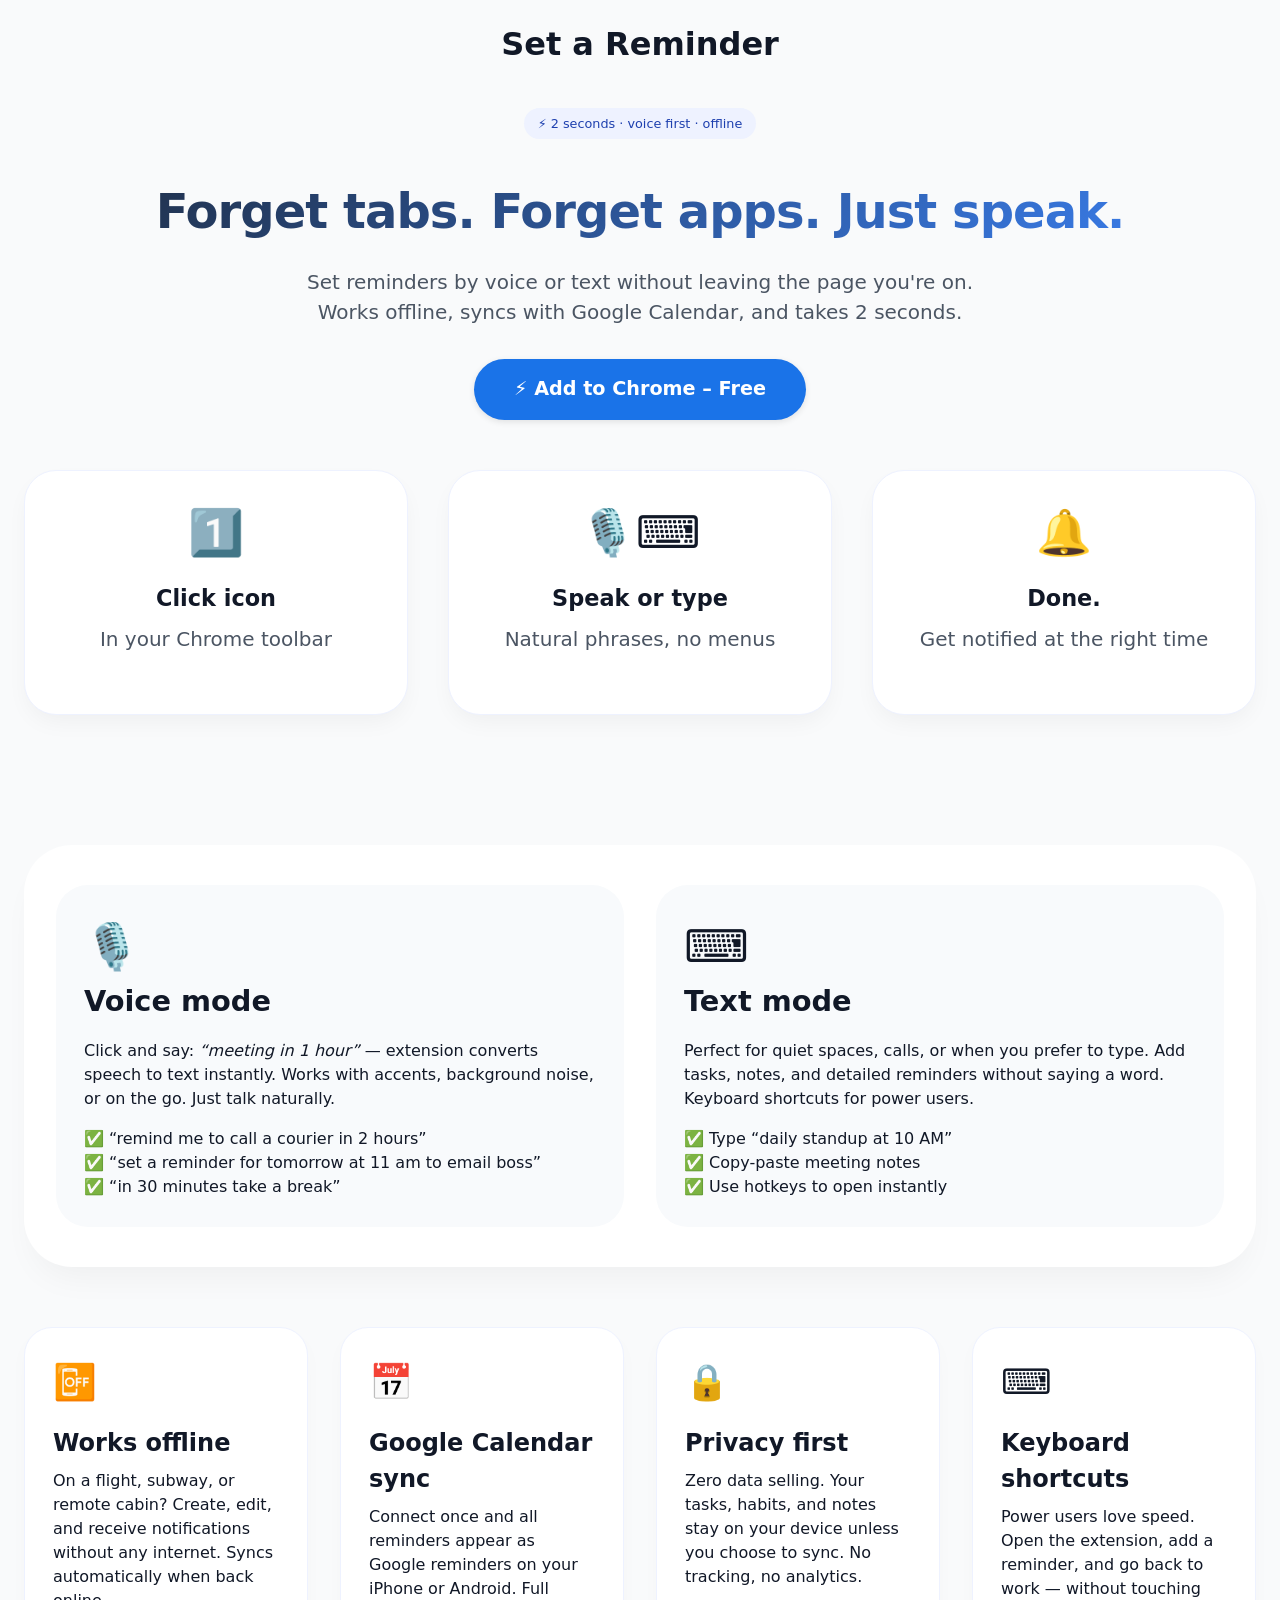
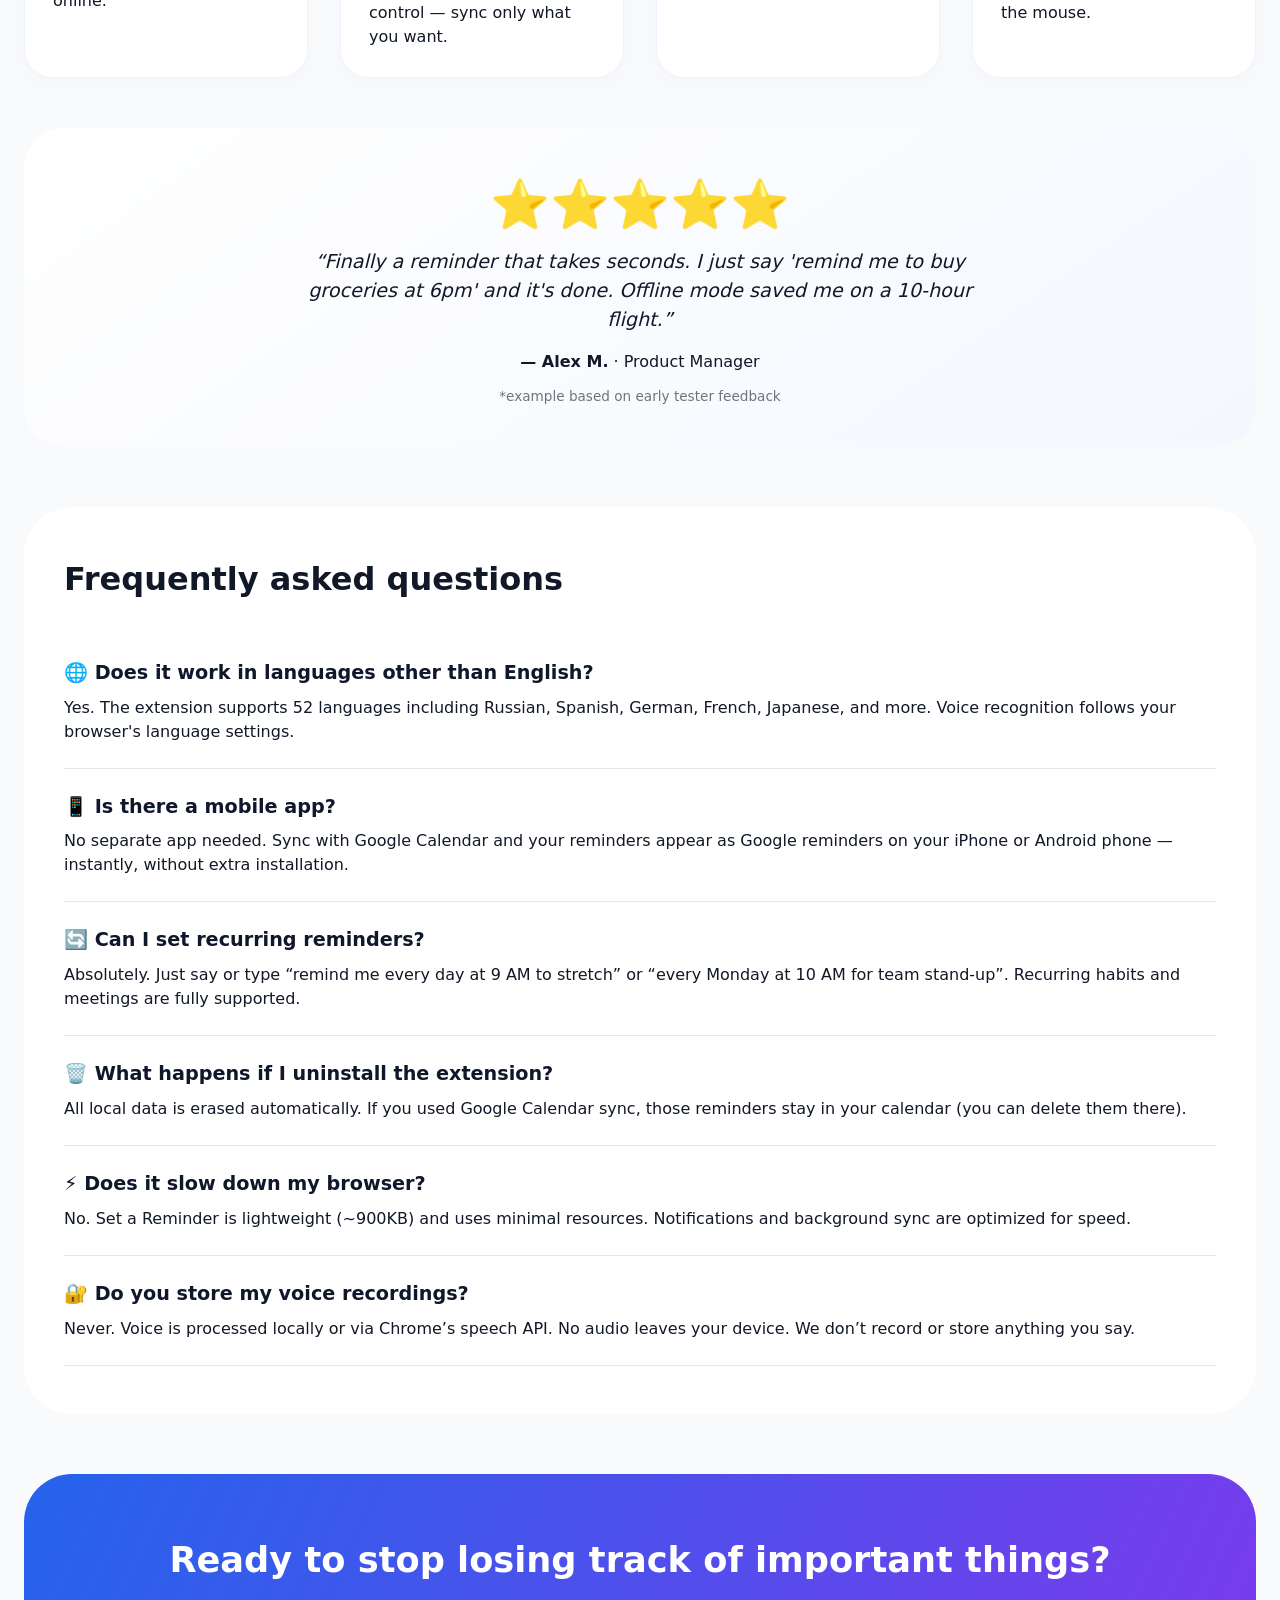
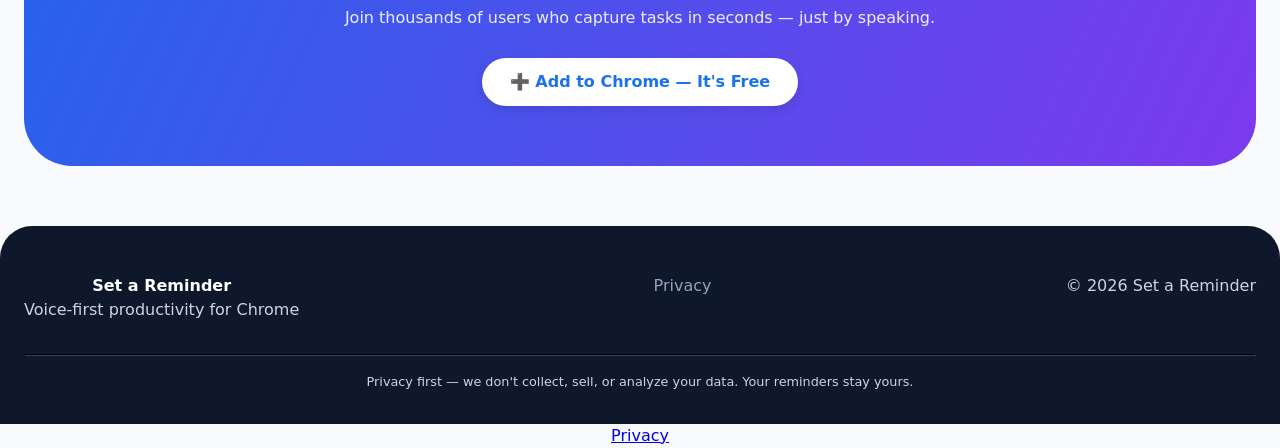
==== index-en.html @ 81f17075 "Update index-en.html" ====
<!doctype html>
<html lang="en">
<head>
    <meta charset="UTF-8">
    <meta name="viewport" content="width=device-width, user-scalable=no, initial-scale=1.0, maximum-scale=1.0, minimum-scale=1.0">
    <style>
        body{
            text-align: center;
        }
        main{
            text-align: left;
            /*white-space: pre-line;*/
        }
        .images{
            display: flex;
            flex-wrap: wrap;
            justify-content: center;
            margin: 10px;
            gap: 15px;
        }
        .images img{
            flex: 0 1 47%;
            min-width: 600px;
        }
        nav{
            font-size: 16px;
        }

        h1{
            padding-top: 20px;
        }

         * {
      margin: 0;
      padding: 0;
      box-sizing: border-box;
    }

    body {
      font-family: system-ui, -apple-system, 'Segoe UI', Roboto, 'Helvetica Neue', sans-serif;
      background: #f9fafb;
      color: #111827;
      line-height: 1.5;
      scroll-behavior: smooth;
    }

    .container {
      max-width: 1280px;
      margin: 0 auto;
      padding: 0 24px;
    }

    /* header */
    .header {
      background: white;
      border-bottom: 1px solid #e5e7eb;
      position: sticky;
      top: 0;
      z-index: 50;
      backdrop-filter: blur(8px);
      background: rgba(255,255,255,0.92);
    }
    .header-inner {
      display: flex;
      align-items: center;
      justify-content: space-between;
      padding: 16px 0;
      flex-wrap: wrap;
      gap: 16px;
    }
    .logo {
      display: flex;
      align-items: center;
      gap: 10px;
      font-size: 1.5rem;
      font-weight: 700;
    }
    .logo span {
      background: linear-gradient(135deg, #3b82f6, #8b5cf6);
      -webkit-background-clip: text;
      background-clip: text;
      color: transparent;
    }
    .btn-chrome {
      background: #1a73e8;
      color: white;
      border: none;
      padding: 12px 28px;
      border-radius: 40px;
      font-weight: 600;
      font-size: 1rem;
      cursor: pointer;
      transition: all 0.2s ease;
      box-shadow: 0 2px 6px rgba(0,0,0,0.1);
      text-decoration: none;
      display: inline-flex;
      align-items: center;
      gap: 8px;
    }
    .btn-chrome:hover {
      background: #0d5cbd;
      transform: scale(1.02);
      box-shadow: 0 8px 20px rgba(26,115,232,0.3);
    }
    .btn-large {
      padding: 16px 40px;
      font-size: 1.2rem;
    }
    .hero {
      padding: 40px 0 30px;
      text-align: center;
    }
    .hero h1 {
      font-size: 3rem;
      font-weight: 800;
      letter-spacing: -0.02em;
      background: linear-gradient(135deg, #1e293b, #3b82f6);
      background-clip: text;
      -webkit-background-clip: text;
      color: transparent;
      margin-bottom: 20px;
    }
    .hero p {
      font-size: 1.25rem;
      color: #4b5563;
      max-width: 700px;
      margin: 0 auto 32px;
    }
    .steps {
      display: flex;
      flex-wrap: wrap;
      justify-content: center;
      gap: 40px;
      margin: 50px 0 40px;
    }
    .step-card {
      background: white;
      border-radius: 32px;
      padding: 28px 20px;
      text-align: center;
      flex: 1;
      min-width: 180px;
      box-shadow: 0 10px 25px -5px rgba(0,0,0,0.05);
      border: 1px solid #eef2ff;
    }
    .step-icon {
      font-size: 2.8rem;
      margin-bottom: 16px;
    }
    .step-card h3 {
      font-size: 1.4rem;
      margin-bottom: 8px;
    }
    .two-columns {
      display: flex;
      flex-wrap: wrap;
      gap: 32px;
      margin: 60px 0;
      background: white;
      border-radius: 48px;
      padding: 40px 32px;
      box-shadow: 0 20px 35px -12px rgba(0,0,0,0.05);
    }
    .mode {
      flex: 1;
      background: #f8fafc;
      border-radius: 32px;
      padding: 28px;
      transition: all 0.2s;
    }
    .mode h3 {
      font-size: 1.8rem;
      margin-bottom: 16px;
    }
    .feature-grid {
      display: grid;
      grid-template-columns: repeat(auto-fit, minmax(260px, 1fr));
      gap: 32px;
      margin: 30px 0;
    }
    .feature {
      background: white;
      border-radius: 28px;
      padding: 28px;
      box-shadow: 0 8px 20px rgba(0,0,0,0.02);
      border: 1px solid #eef2ff;
    }
    .feature h3 {
      font-size: 1.5rem;
      margin: 16px 0 8px;
    }
    .testimonial {
      background: linear-gradient(145deg, #ffffff, #f5f7fe);
      border-radius: 40px;
      padding: 40px 32px;
      margin: 50px 0;
      text-align: center;
    }
    .faq {
      background: white;
      border-radius: 48px;
      padding: 48px 40px;
      margin: 60px 0;
    }
    .faq-item {
      border-bottom: 1px solid #e2e8f0;
      padding: 24px 0;
    }
    .faq-question {
      font-weight: 700;
      font-size: 1.2rem;
      margin-bottom: 8px;
      color: #0f172a;
    }
    .footer {
      background: #0f172a;
      color: #cbd5e1;
      padding: 48px 0 32px;
      margin-top: 60px;
      border-radius: 32px 32px 0 0;
    }
    .footer a {
      color: #94a3b8;
      text-decoration: none;
    }
    .cta-section {
      background: linear-gradient(115deg, #2563eb, #7c3aed);
      border-radius: 48px;
      padding: 60px 32px;
      text-align: center;
      color: white;
      margin: 40px 0 20px;
    }
    .cta-section h2 {
      font-size: 2.2rem;
      margin-bottom: 20px;
    }
    @media (max-width: 700px) {
      .hero h1 { font-size: 2.2rem; }
      .container { padding: 0 20px; }
      .step-card { min-width: 140px; }
    }
    .badge {
      display: inline-block;
      background: #eef2ff;
      color: #1e40af;
      border-radius: 40px;
      padding: 6px 14px;
      font-size: 0.8rem;
      font-weight: 500;
      margin-bottom: 16px;
    }

    </style>

    <title>Set a Reminder – Voice & Text Reminders for Chrome</title>
  <meta name="description" content="Add reminders by voice or text directly in your browser. Works offline, syncs with Google Calendar, and respects your privacy. The fastest reminder extension for Chrome.">
  <meta name="keywords" content="voice reminder, text reminder, chrome extension, google calendar sync, offline reminders, task manager, productivity tool">
  <meta name="author" content="Set a Reminder">
  <meta property="og:title" content="Set a Reminder – Voice & Text Reminders for Chrome">
  <meta property="og:description" content="The fastest way to capture tasks by voice or text. Offline-ready, privacy-first, and syncs with Google Calendar.">
  <meta property="og:type" content="website">
  <meta property="og:image" content="https://scorpin46.github.io/set-a-reminder.github.io/banner.png">
  <meta name="twitter:card" content="summary_large_image">
  
    <link rel="icon" type="image/png" href="favicon.svg">
</head>
<body>
    <h1>Set a Reminder</h1>
    <main>
  <div class="container">
    <!-- Hero -->
    <section class="hero">
      <div class="badge">⚡ 2 seconds · voice first · offline</div>
      <h1>Forget tabs. Forget apps. Just speak.</h1>
      <p>Set reminders by voice or text without leaving the page you're on. Works offline, syncs with Google Calendar, and takes 2 seconds.</p>
      <a href="https://chromewebstore.google.com/detail/set-a-reminder/okbopdkididkejgihepekdmohfomnnhc" class="btn-chrome btn-large">
        ⚡ Add to Chrome – Free
      </a>
      <div class="steps">
        <div class="step-card"><div class="step-icon">1️⃣</div><h3>Click icon</h3><p>In your Chrome toolbar</p></div>
        <div class="step-card"><div class="step-icon">🎙️⌨️</div><h3>Speak or type</h3><p>Natural phrases, no menus</p></div>
        <div class="step-card"><div class="step-icon">🔔</div><h3>Done.</h3><p>Get notified at the right time</p></div>
      </div>
    </section>

    <!-- Two modes -->
    <section class="two-columns">
      <div class="mode">
        <div style="font-size: 2.8rem;">🎙️</div>
        <h3>Voice mode</h3>
        <p>Click and say: <em>“meeting in 1 hour”</em> — extension converts speech to text instantly. Works with accents, background noise, or on the go. Just talk naturally.</p>
        <ul style="margin-top: 16px; list-style: none; padding-left: 0;">
          <li>✅ “remind me to call a courier in 2 hours”</li>
          <li>✅ “set a reminder for tomorrow at 11 am to email boss”</li>
          <li>✅ “in 30 minutes take a break”</li>
        </ul>
      </div>
      <div class="mode">
        <div style="font-size: 2.8rem;">⌨️</div>
        <h3>Text mode</h3>
        <p>Perfect for quiet spaces, calls, or when you prefer to type. Add tasks, notes, and detailed reminders without saying a word. Keyboard shortcuts for power users.</p>
        <ul style="margin-top: 16px; list-style: none; padding-left: 0;">
          <li>✅ Type “daily standup at 10 AM”</li>
          <li>✅ Copy-paste meeting notes</li>
          <li>✅ Use hotkeys to open instantly</li>
        </ul>
      </div>
    </section>

    <!-- 4 core features grid -->
    <div class="feature-grid">
      <div class="feature"><div style="font-size: 2.2rem;">📴</div><h3>Works offline</h3><p>On a flight, subway, or remote cabin? Create, edit, and receive notifications without any internet. Syncs automatically when back online.</p></div>
      <div class="feature"><div style="font-size: 2.2rem;">📅</div><h3>Google Calendar sync</h3><p>Connect once and all reminders appear as Google reminders on your iPhone or Android. Full control — sync only what you want.</p></div>
      <div class="feature"><div style="font-size: 2.2rem;">🔒</div><h3>Privacy first</h3><p>Zero data selling. Your tasks, habits, and notes stay on your device unless you choose to sync. No tracking, no analytics.</p></div>
      <div class="feature"><div style="font-size: 2.2rem;">⌨️</div><h3>Keyboard shortcuts</h3><p>Power users love speed. Open the extension, add a reminder, and go back to work — without touching the mouse.</p></div>
    </div>

    <!-- Testimonial (example placeholder) -->
    <div class="testimonial">
      <div style="font-size: 3rem; margin-bottom: 8px;">⭐⭐⭐⭐⭐</div>
      <p style="font-size: 1.2rem; max-width: 700px; margin: 0 auto 16px;"><em>“Finally a reminder that takes seconds. I just say 'remind me to buy groceries at 6pm' and it's done. Offline mode saved me on a 10-hour flight.”</em></p>
      <p><strong>— Alex M.</strong> · Product Manager</p>
      <p style="font-size: 0.85rem; color: #6c757d; margin-top: 12px;">*example based on early tester feedback</p>
    </div>

    <!-- FAQ section unique content -->
    <div class="faq">
      <h2 style="font-size: 2rem; margin-bottom: 32px;">Frequently asked questions</h2>
      <div class="faq-item"><div class="faq-question">🌐 Does it work in languages other than English?</div><p>Yes. The extension supports 52 languages including Russian, Spanish, German, French, Japanese, and more. Voice recognition follows your browser's language settings.</p></div>
      <div class="faq-item"><div class="faq-question">📱 Is there a mobile app?</div><p>No separate app needed. Sync with Google Calendar and your reminders appear as Google reminders on your iPhone or Android phone — instantly, without extra installation.</p></div>
      <div class="faq-item"><div class="faq-question">🔄 Can I set recurring reminders?</div><p>Absolutely. Just say or type “remind me every day at 9 AM to stretch” or “every Monday at 10 AM for team stand-up”. Recurring habits and meetings are fully supported.</p></div>
      <div class="faq-item"><div class="faq-question">🗑️ What happens if I uninstall the extension?</div><p>All local data is erased automatically. If you used Google Calendar sync, those reminders stay in your calendar (you can delete them there).</p></div>
      <div class="faq-item"><div class="faq-question">⚡ Does it slow down my browser?</div><p>No. Set a Reminder is lightweight (~900KB) and uses minimal resources. Notifications and background sync are optimized for speed.</p></div>
      <div class="faq-item"><div class="faq-question">🔐 Do you store my voice recordings?</div><p>Never. Voice is processed locally or via Chrome’s speech API. No audio leaves your device. We don’t record or store anything you say.</p></div>
    </div>

    <!-- CTA Section before footer -->
    <div class="cta-section">
      <h2>Ready to stop losing track of important things?</h2>
      <p style="margin-bottom: 28px; opacity: 0.9;">Join thousands of users who capture tasks in seconds — just by speaking.</p>
      <a href="https://chromewebstore.google.com/detail/set-a-reminder/okbopdkididkejgihepekdmohfomnnhc" class="btn-chrome" style="background: white; color: #1a73e8; box-shadow: 0 4px 12px rgba(0,0,0,0.1);">➕ Add to Chrome — It's Free</a>
    </div>
  </div>
</main>

<footer class="footer">
  <div class="container">
    <div style="display: flex; flex-wrap: wrap; justify-content: space-between; gap: 30px;">
      <div><strong style="color: white;">Set a Reminder</strong><br>Voice-first productivity for Chrome</div>
      <div><a href="privacy.html">Privacy</a></div>
      <div><span>© 2026 Set a Reminder</span></div>
    </div>
    <hr style="margin: 32px 0 16px; border-color: #334155;">
    <p style="font-size: 0.8rem; text-align: center;">Privacy first — we don't collect, sell, or analyze your data. Your reminders stay yours.</p>
  </div>
</footer>
    <a href="privacy.html">Privacy</a>
</body>
</html>
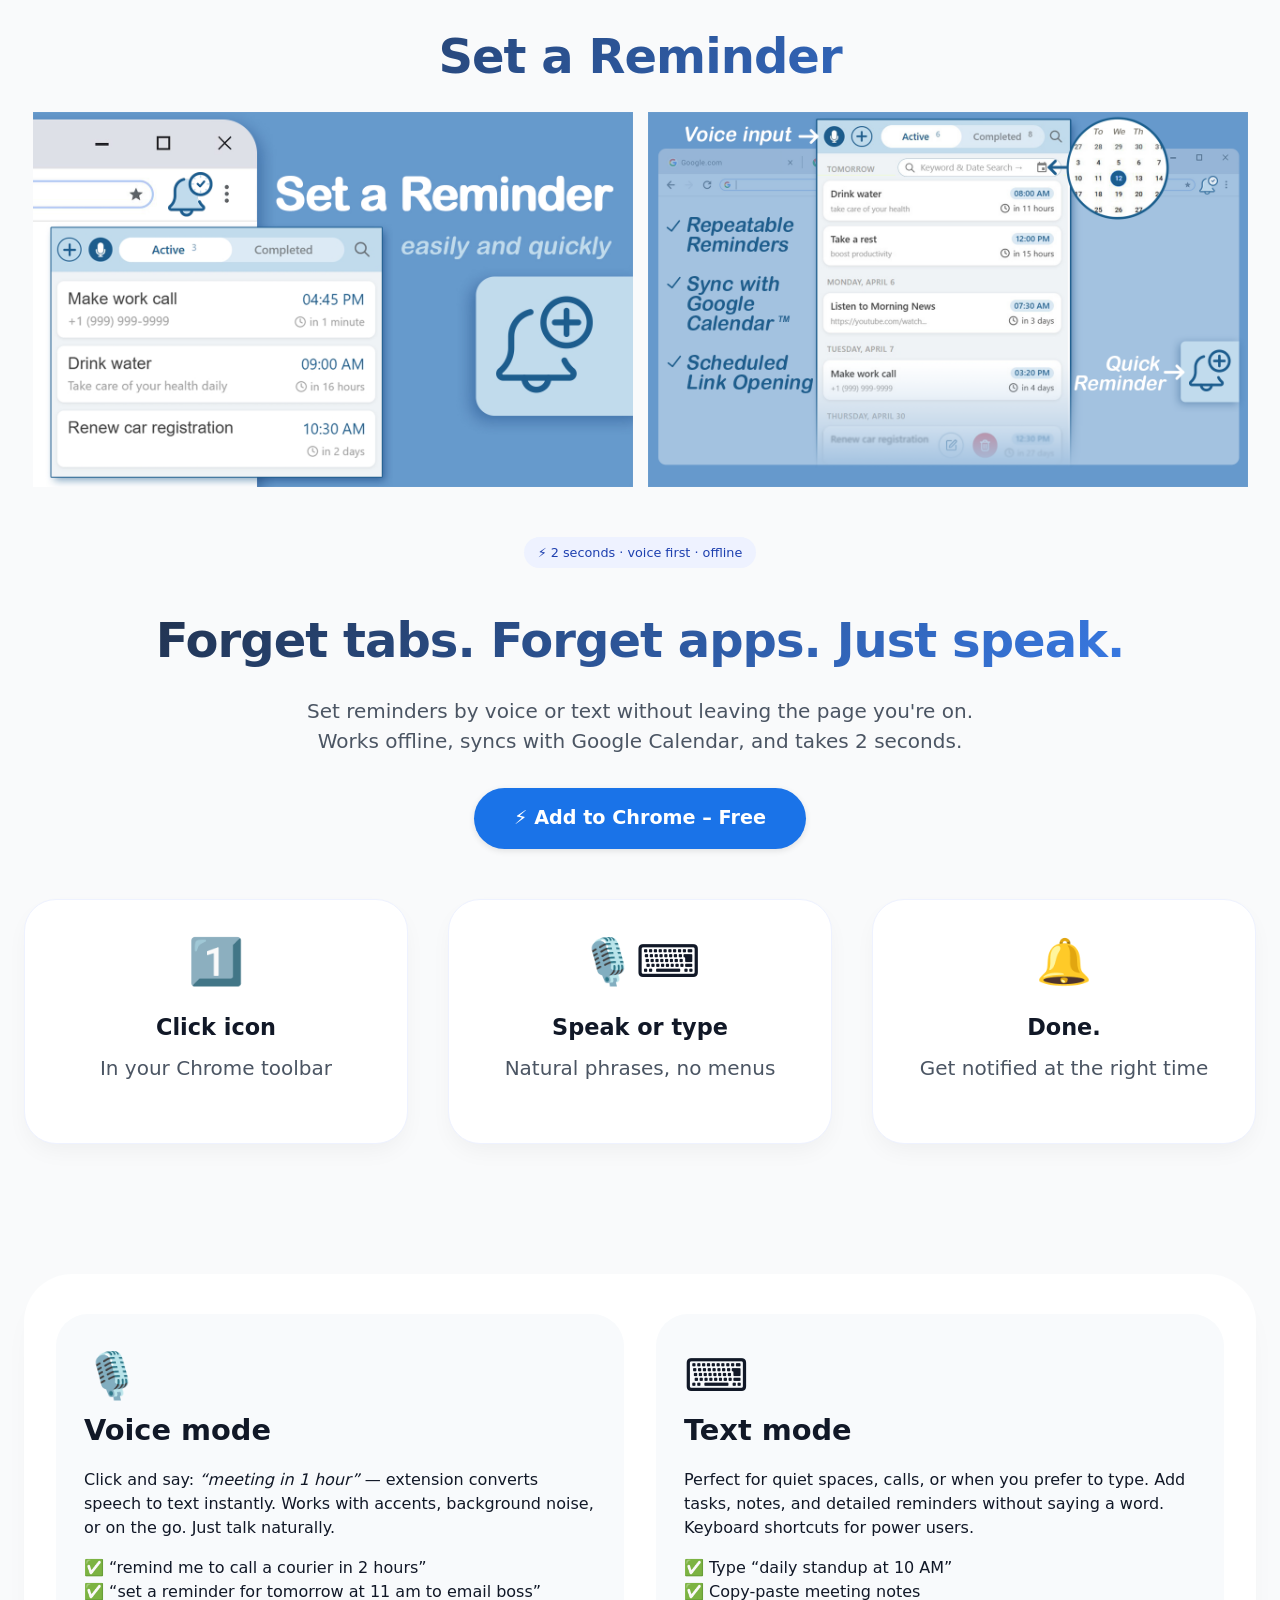
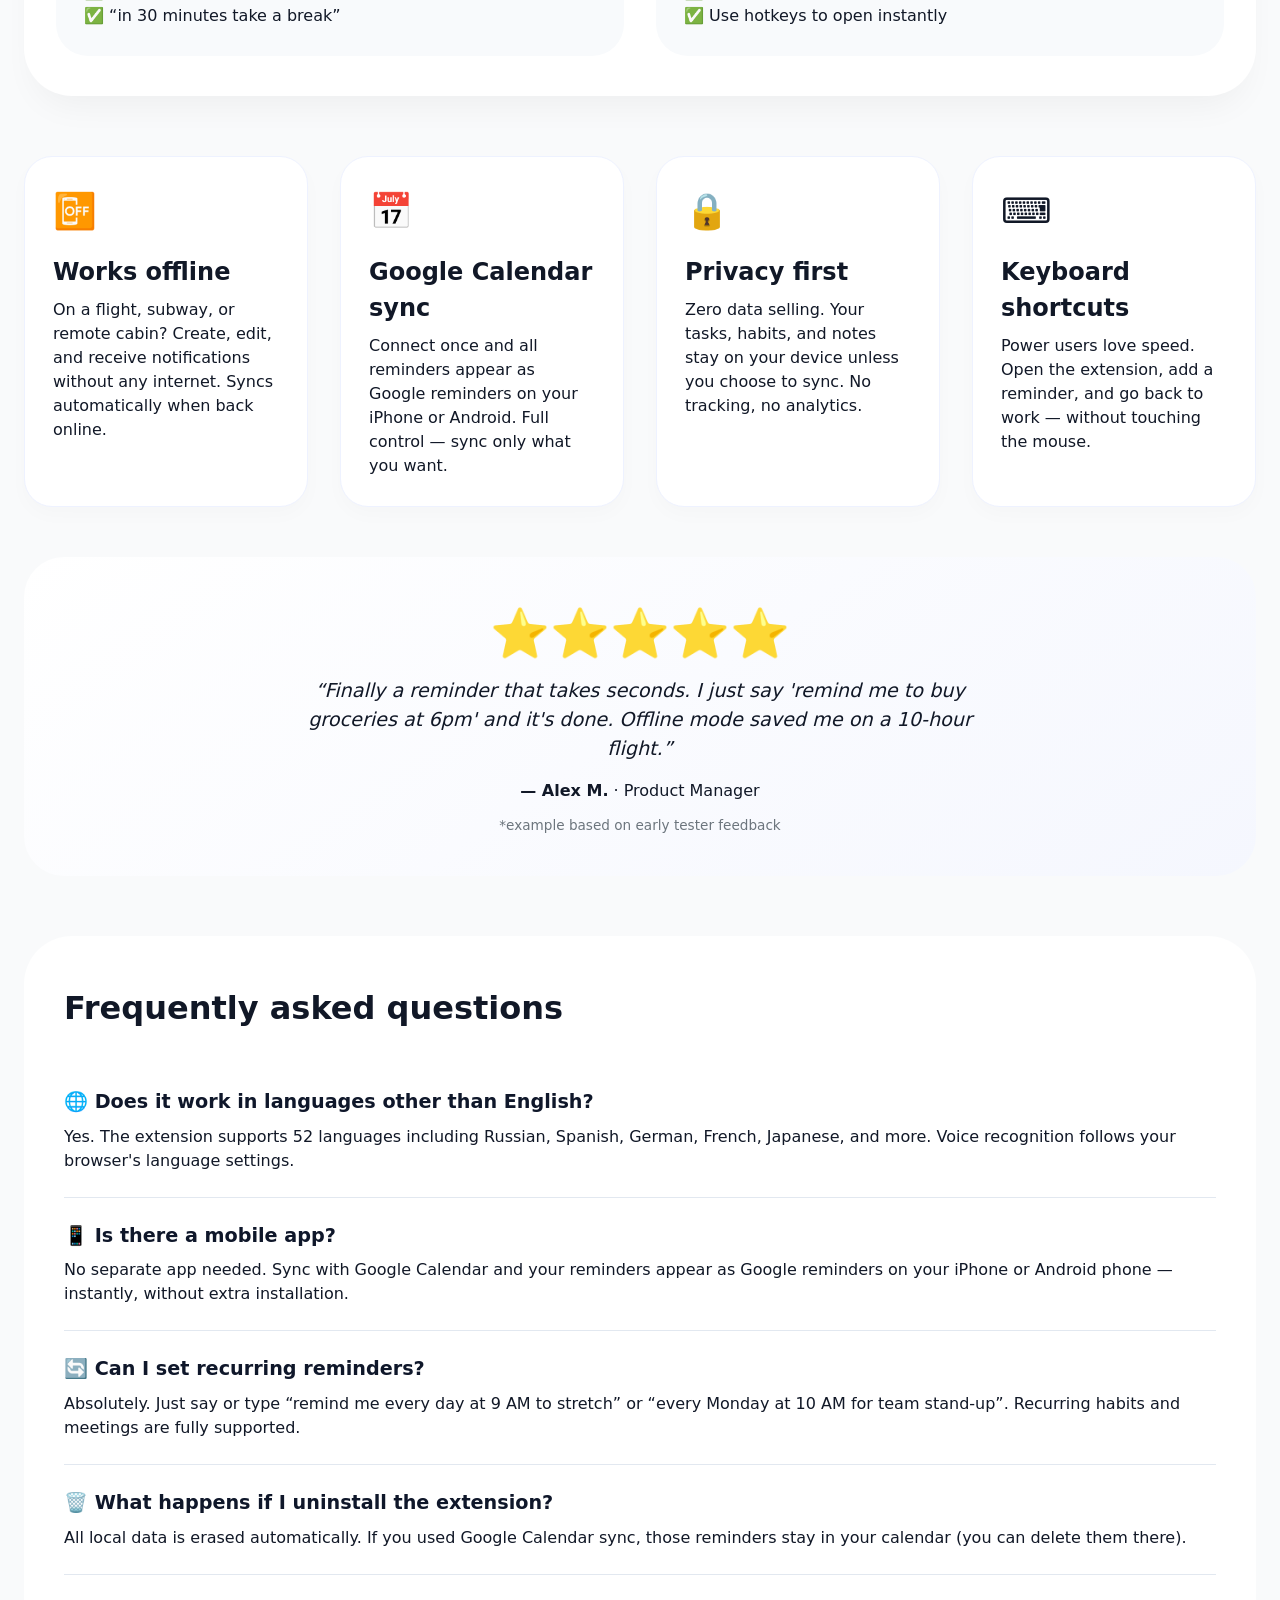
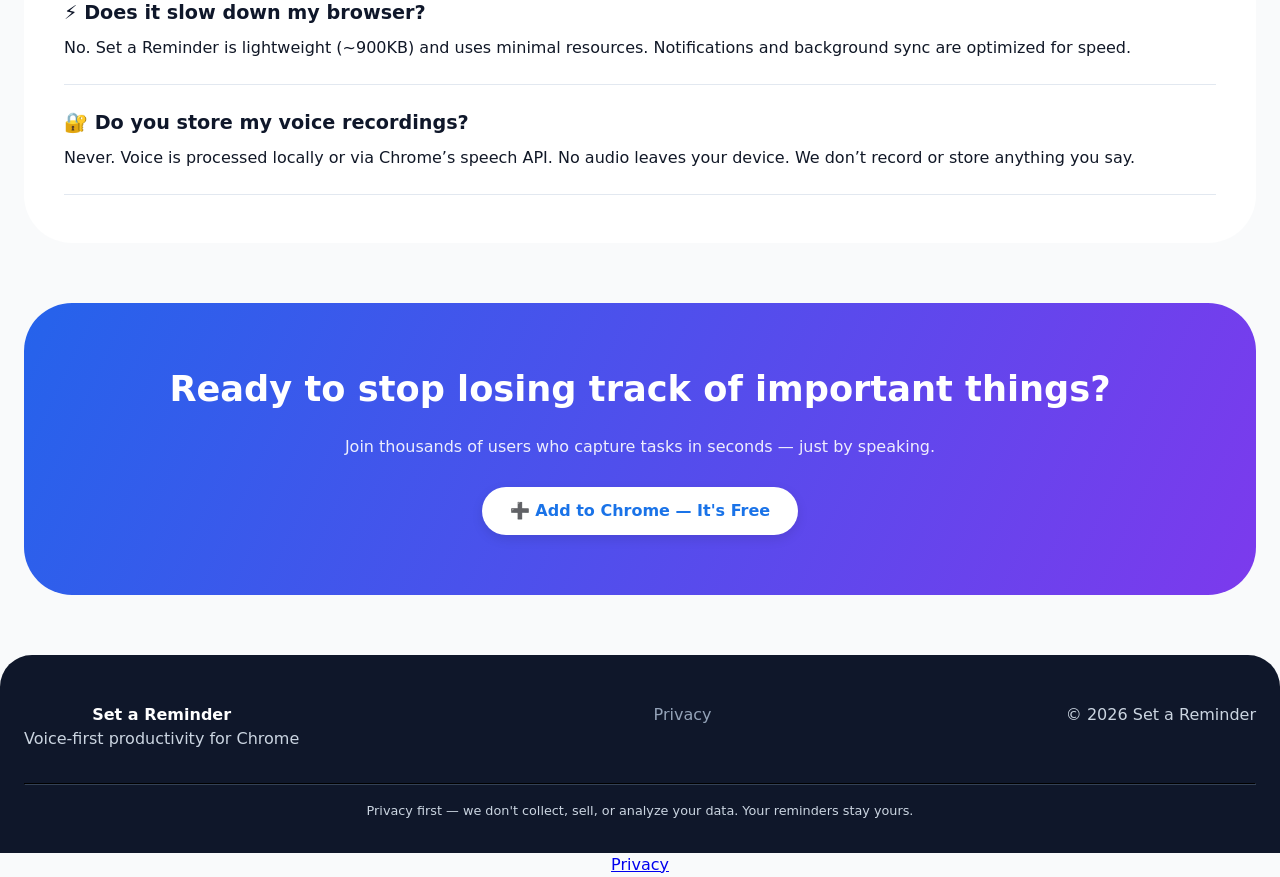
==== commit b941eba2: "Update index-en.html" ====
--- a/index-en.html
+++ b/index-en.html
@@ -110,7 +110,7 @@
       padding: 40px 0 30px;
       text-align: center;
     }
-    .hero h1 {
+    h1 {
       font-size: 3rem;
       font-weight: 800;
       letter-spacing: -0.02em;
@@ -260,13 +260,17 @@
   <meta property="og:title" content="Set a Reminder – Voice & Text Reminders for Chrome">
   <meta property="og:description" content="The fastest way to capture tasks by voice or text. Offline-ready, privacy-first, and syncs with Google Calendar.">
   <meta property="og:type" content="website">
-  <meta property="og:image" content="https://scorpin46.github.io/set-a-reminder.github.io/banner.png">
+  <meta property="og:image" content="https://scorpin46.github.io/set-a-reminder.github.io/slide1-en.png">
   <meta name="twitter:card" content="summary_large_image">
   
     <link rel="icon" type="image/png" href="favicon.svg">
 </head>
 <body>
     <h1>Set a Reminder</h1>
+    <div class="images">
+        <img src="en-1.png" alt="">
+        <img src="en-2.png" alt="">
+    </div>
     <main>
   <div class="container">
     <!-- Hero -->
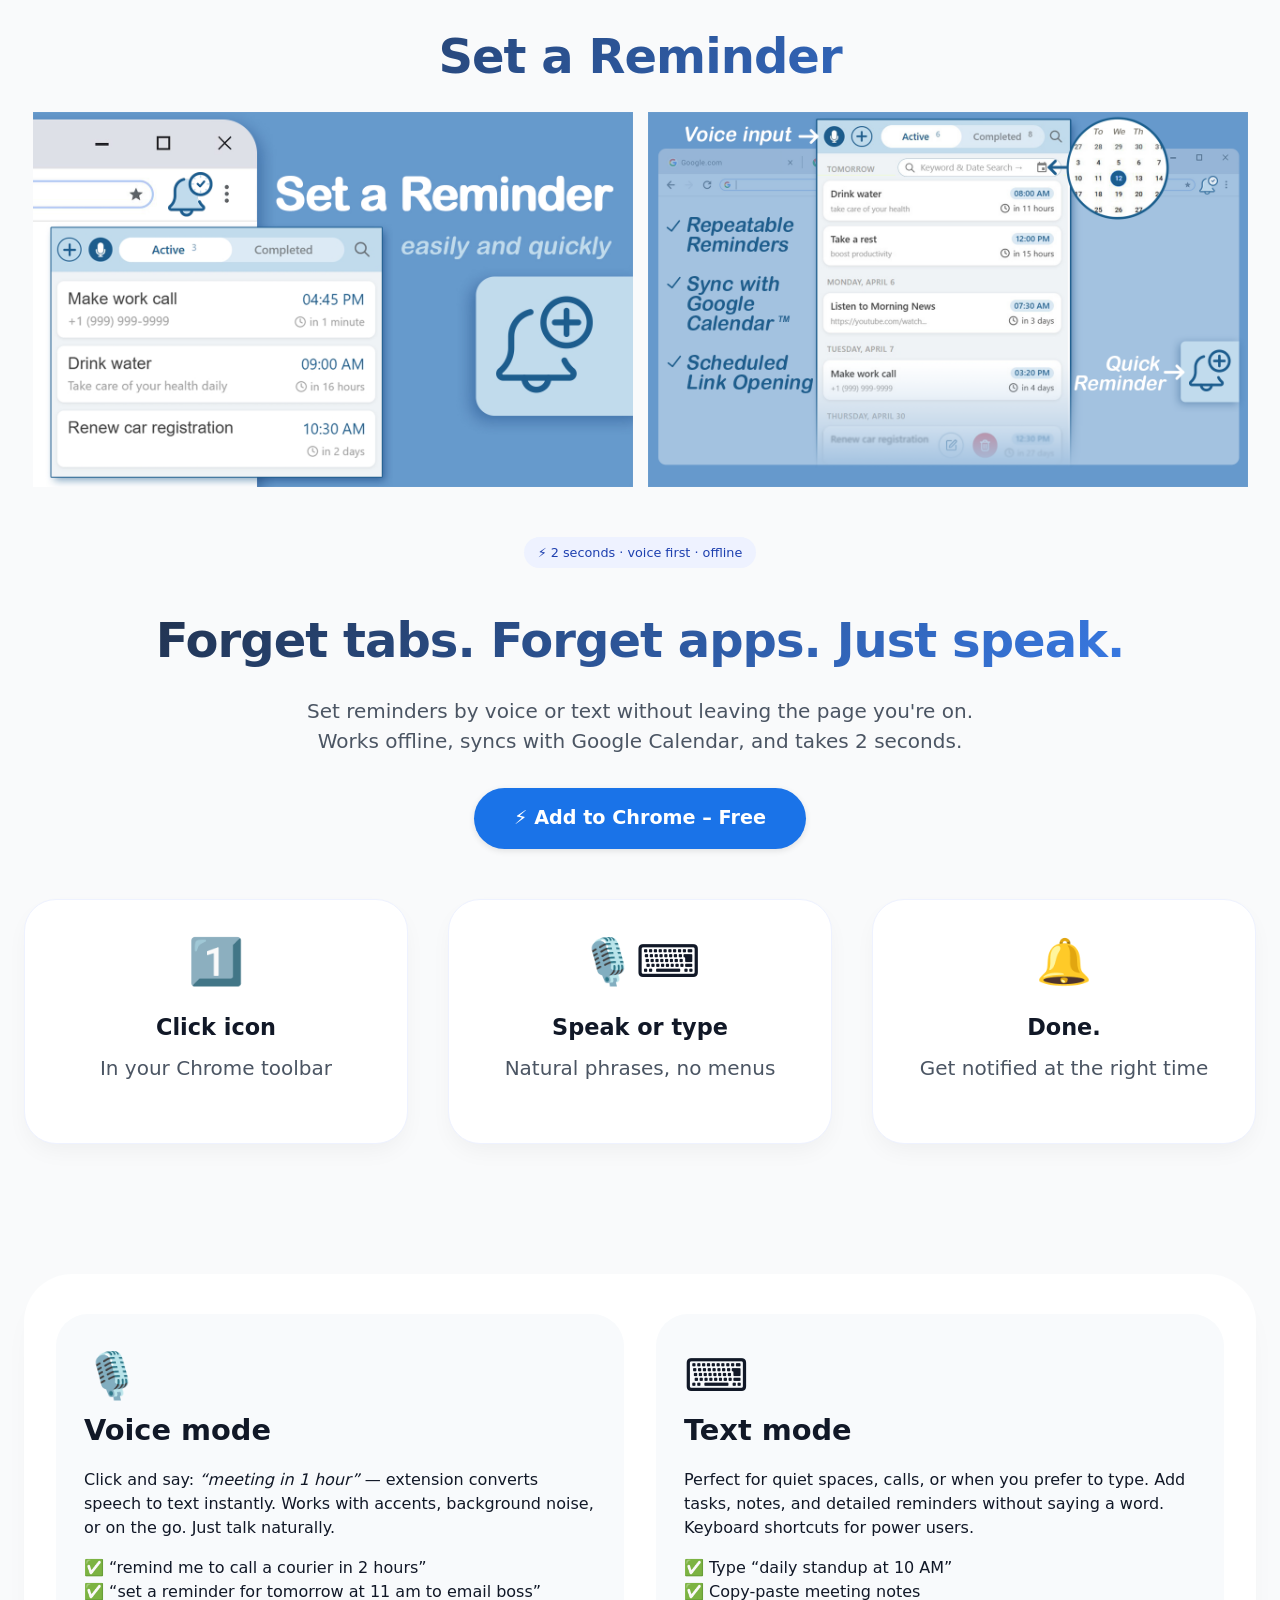
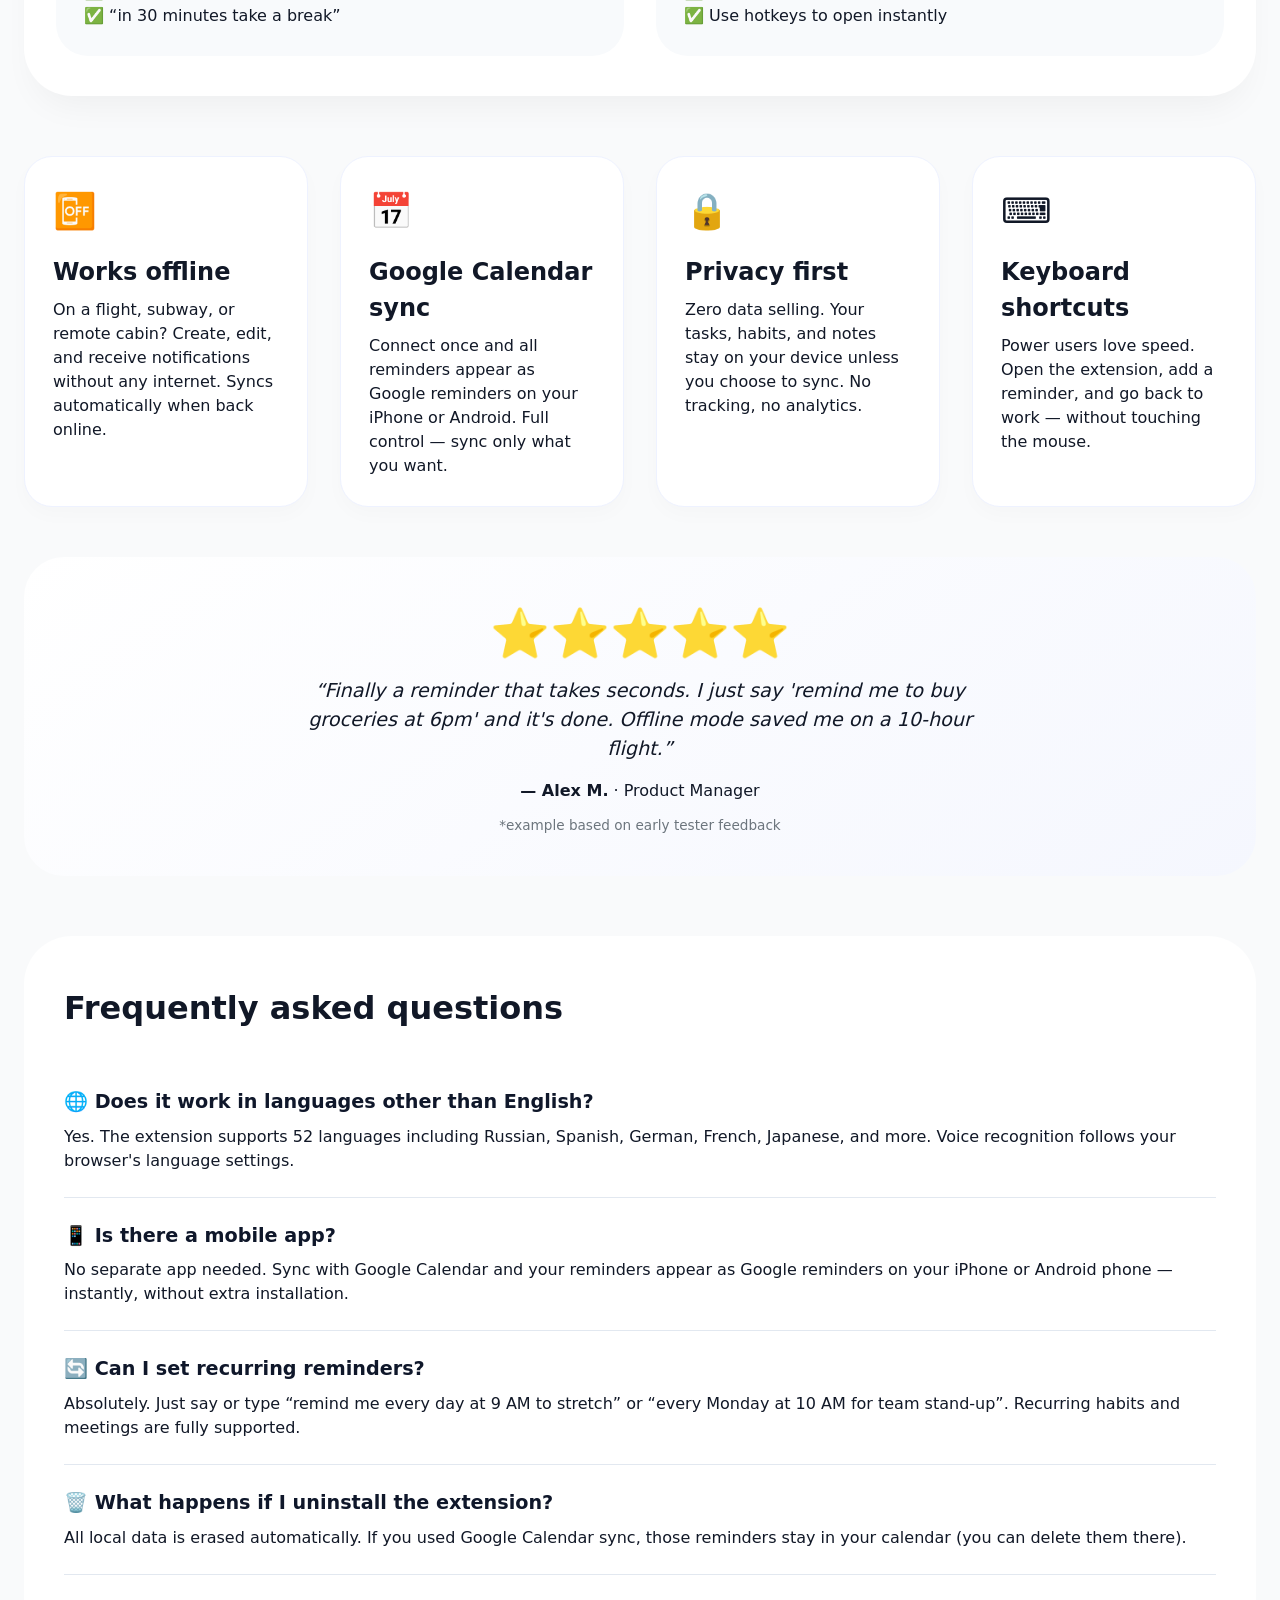
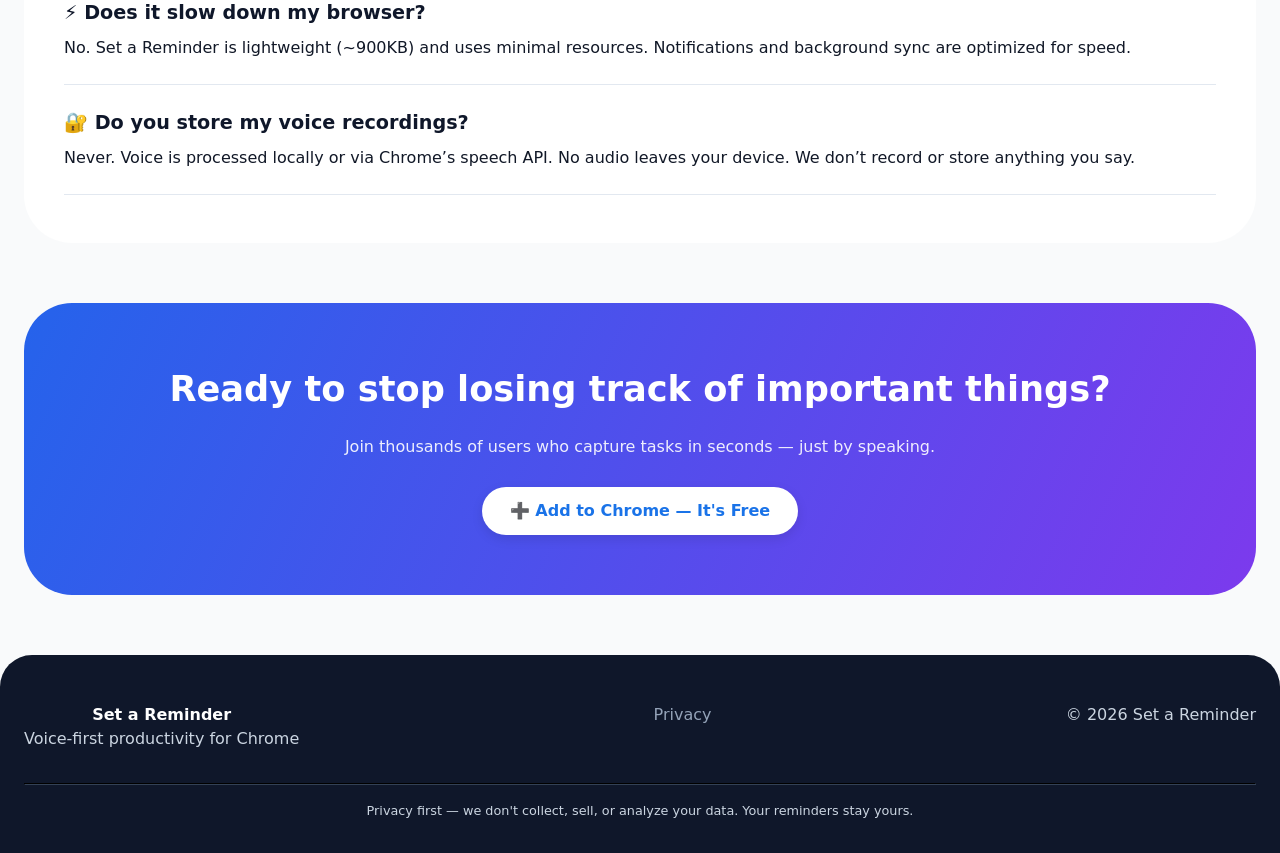
==== commit 9bfb6b68: "Update index-en.html" ====
--- a/index-en.html
+++ b/index-en.html
@@ -359,6 +359,5 @@
     <p style="font-size: 0.8rem; text-align: center;">Privacy first — we don't collect, sell, or analyze your data. Your reminders stay yours.</p>
   </div>
 </footer>
-    <a href="privacy.html">Privacy</a>
 </body>
 </html>
